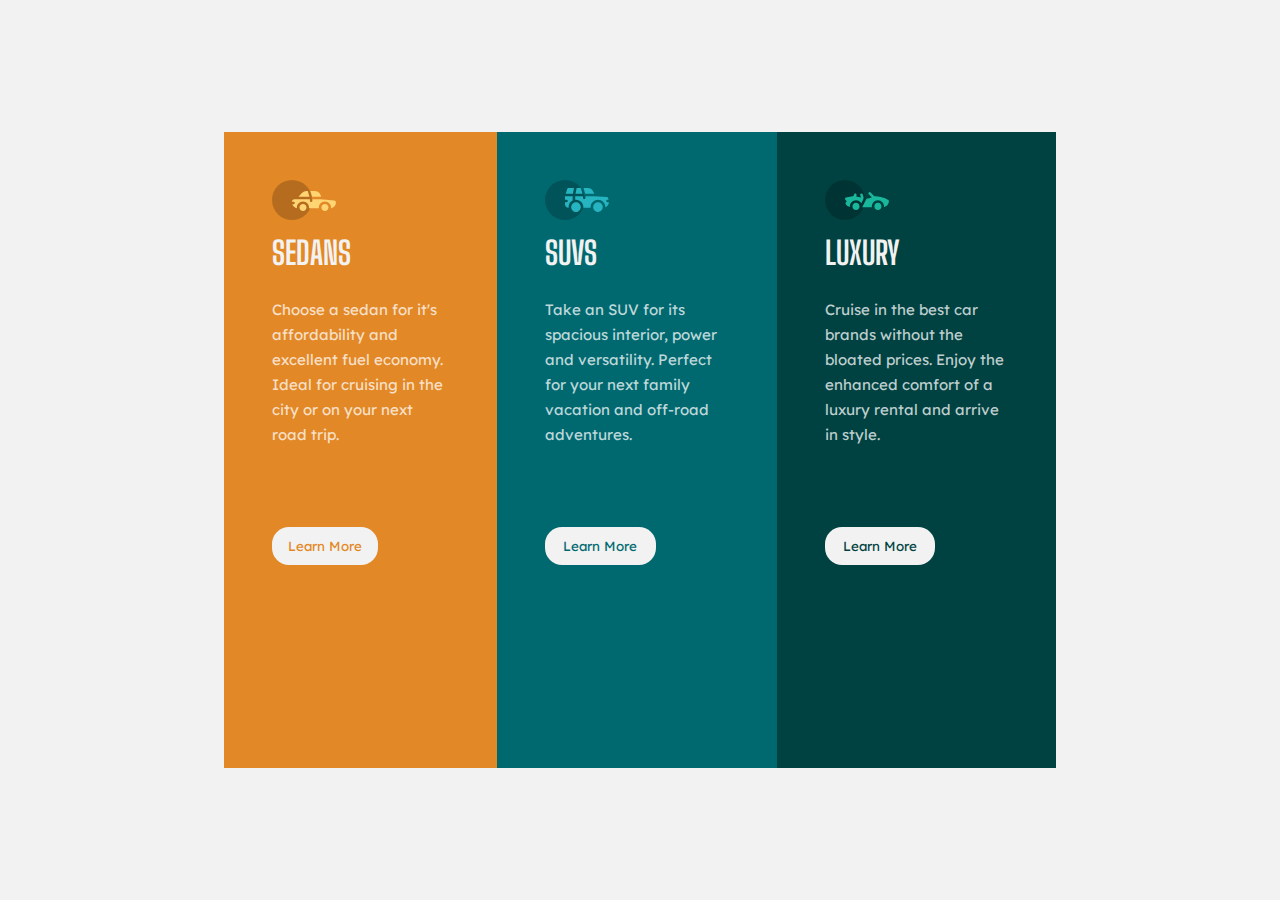
==== index.html @ 0ec2e466 "My CSS Flexbox & Grid Layout Task" ====
<!DOCTYPE html>
<html lang="en">
  <head>
    <meta charset="UTF-8" />
    <meta http-equiv="X-UA-Compatible" content="IE=edge" />
    <meta name="viewport" content="width=device-width, initial-scale=1.0" />
    <title>CSS Flex</title>
    <link rel="stylesheet" href="style.css" />
    <link rel="shortcut icon" href="favicon-32x32.png" type="image/x-icon" />
  </head>
  <body>
    <main>
      <div class="box1">
        <img src="./icon-sedans.svg" alt="sedan icon" />
        <h1>SEDANS</h1>
        <p>
          Choose a sedan for it's affordability and excellent fuel economy.
          Ideal for cruising in the city or on your next road trip.
        </p>
        <button class="button">Learn More</button>
      </div>
      <div class="box2">
        <img src="./icon-suvs.svg" alt="SUV icon" />
        <h1>SUVS</h1>
        <p>
          Take an SUV for its spacious interior, power and versatility. Perfect
          for your next family vacation and off-road adventures.
        </p>
        <button class="button">Learn More</button>
      </div>
      <div class="box3">
        <img src="./icon-luxury.svg" alt="luxury icon" />
        <h1>LUXURY</h1>
        <p>
          Cruise in the best car brands without the bloated prices. Enjoy the
          enhanced comfort of a luxury rental and arrive in style.
        </p>
        <button class="button">Learn More</button>
      </div>
    </main>
  </body>
</html>
---- style.css ----
@import url('https://fonts.googleapis.com/css2?family=Lexend+Deca&display=swap');
@import url('https://fonts.googleapis.com/css2?family=Big+Shoulders+Display:wght@700&display=swap');

*{
    margin: 0;
    padding: 0;
}

body{
    background-color: hsl(0, 0%, 95%);
}

main{
    width: 65%;
    margin: auto;
    justify-content: center;
    display: flex;  
    align-items: center; 
    height: 100vh;
}

.box1{
    background-color: hsl(31, 77%, 52%);
    padding: 3em;
    height: 60%;
}

.box2{
    background-color: hsl(184, 100%, 22%);
    padding: 3em;
    height: 60%;
}

.box3{
    background-color: hsl(179, 100%, 13%);
    padding: 3em;
    height: 60%;
}

div img{
    padding-bottom: 10px;
}

div h1{
    font-family: 'Big Shoulders Display', cursive;
    color: hsl(0, 0%, 95%);
    padding-bottom: 25px;
}

div p{
    font-family: 'Lexend Deca', sans-serif;
    font-size: 15px;
    color: hsla(0, 0%, 100%, 0.75);
    line-height: 25px;
    padding-bottom: 80px;
}

.box1 .button{
    font-family: 'Lexend Deca', sans-serif;
    background-color: hsl(0, 0%, 95%);
    color: hsl(31, 77%, 52%);
    padding: 11px;
    border-radius: 17px;
    border-style: hidden;
    width: 60%;
}

.box2 .button{
    font-family: 'Lexend Deca', sans-serif;
    background-color: hsl(0, 0%, 95%);
    color: hsl(184, 100%, 22%);
    padding: 11px;
    border-radius: 17px;
    border-style: hidden;
    width: 60%;
}

.box3 .button{
    font-family: 'Lexend Deca', sans-serif;
    background-color: hsl(0, 0%, 95%);
    color: hsl(179, 100%, 13%);
    padding: 11px;
    border-radius: 17px;
    border-style: hidden;
    width: 60%;
}
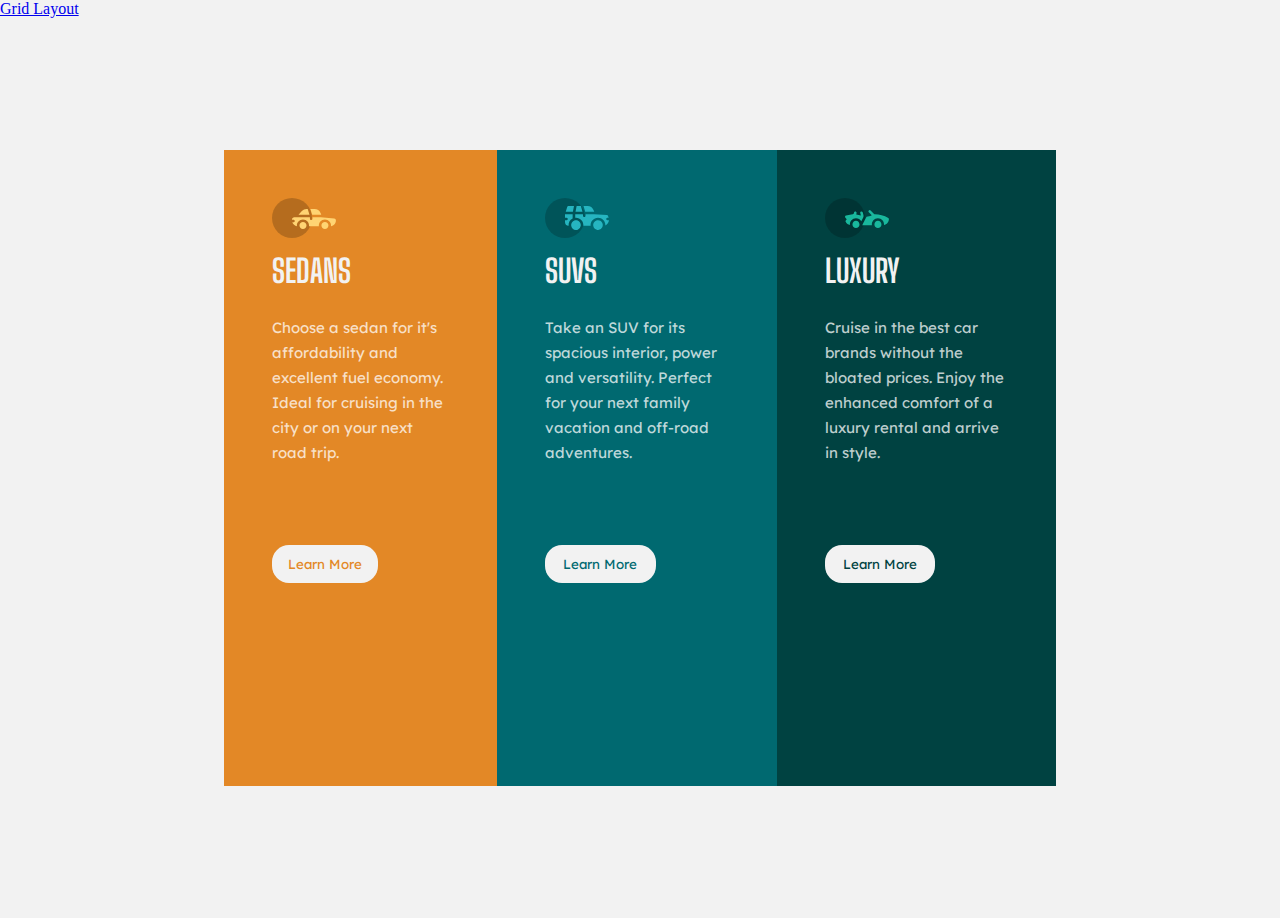
==== commit 2dbf812b: "CSS Flexbox & Grid Layout Task" ====
--- a/index.html
+++ b/index.html
@@ -9,6 +9,7 @@
     <link rel="shortcut icon" href="favicon-32x32.png" type="image/x-icon" />
   </head>
   <body>
+    <a href="grid.html">Grid Layout</a>
     <main>
       <div class="box1">
         <img src="./icon-sedans.svg" alt="sedan icon" />
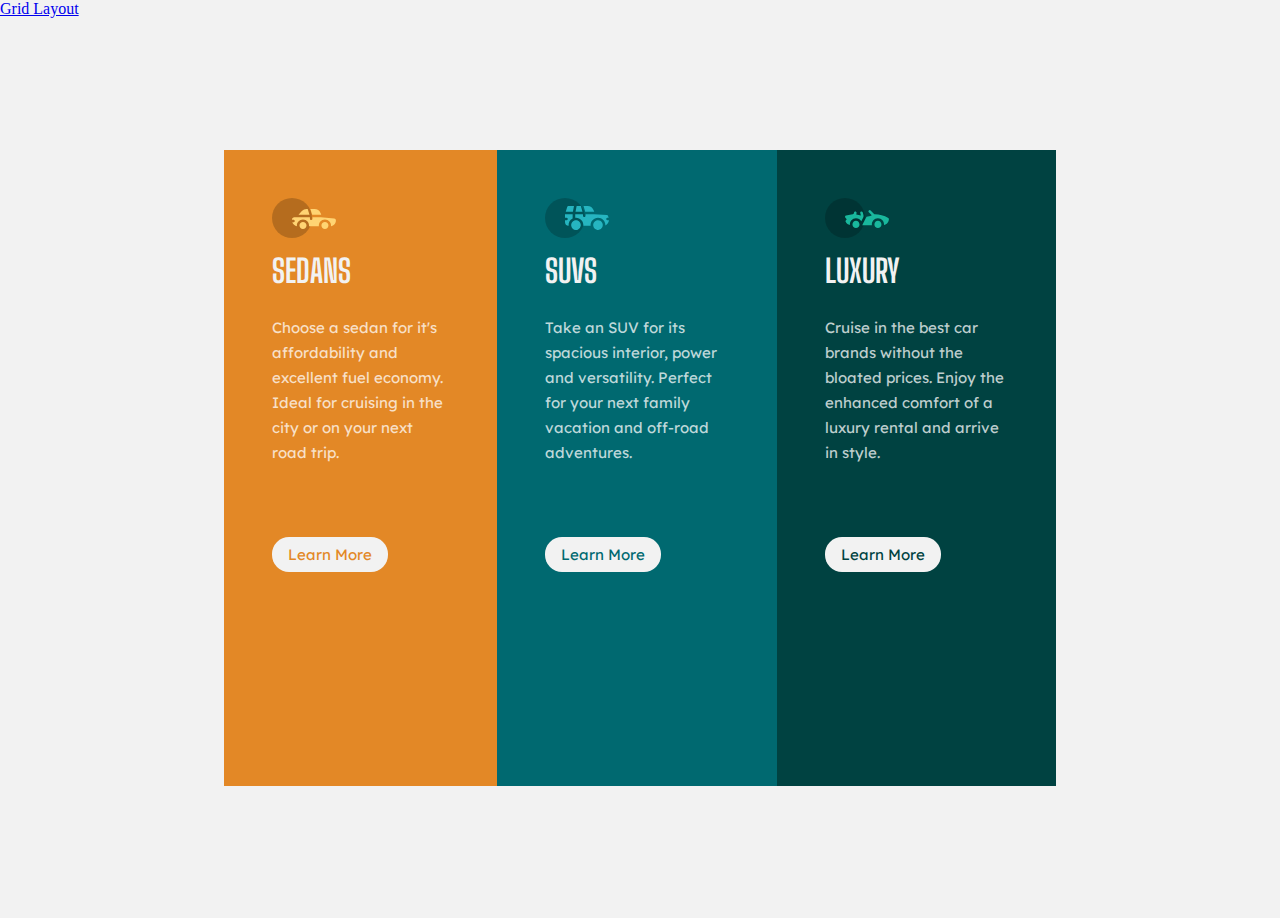
==== commit 5dc4e10c: "CSS Flexbox & Grid Layout Task" ====
--- a/index.html
+++ b/index.html
@@ -9,7 +9,9 @@
     <link rel="shortcut icon" href="favicon-32x32.png" type="image/x-icon" />
   </head>
   <body>
-    <a href="grid.html">Grid Layout</a>
+    <div>
+      <a href="grid.html">Grid Layout</a>
+    </div>
     <main>
       <div class="box1">
         <img src="./icon-sedans.svg" alt="sedan icon" />
@@ -18,7 +20,7 @@
           Choose a sedan for it's affordability and excellent fuel economy.
           Ideal for cruising in the city or on your next road trip.
         </p>
-        <button class="button">Learn More</button>
+        <a href="grid.html" class="button">Learn More</a>
       </div>
       <div class="box2">
         <img src="./icon-suvs.svg" alt="SUV icon" />
@@ -27,7 +29,7 @@
           Take an SUV for its spacious interior, power and versatility. Perfect
           for your next family vacation and off-road adventures.
         </p>
-        <button class="button">Learn More</button>
+        <a href="grid.html" class="button">Learn More</a>
       </div>
       <div class="box3">
         <img src="./icon-luxury.svg" alt="luxury icon" />
@@ -36,7 +38,7 @@
           Cruise in the best car brands without the bloated prices. Enjoy the
           enhanced comfort of a luxury rental and arrive in style.
         </p>
-        <button class="button">Learn More</button>
+        <a href="grid.html" class="button">Learn More</a>
       </div>
     </main>
   </body>
--- a/style.css
+++ b/style.css
@@ -55,32 +55,39 @@
     padding-bottom: 80px;
 }
 
-.box1 .button{
+.button{
     font-family: 'Lexend Deca', sans-serif;
+    width: 60%;
     background-color: hsl(0, 0%, 95%);
-    color: hsl(31, 77%, 52%);
-    padding: 11px;
+    padding: 8px 16px;
     border-radius: 17px;
     border-style: hidden;
-    width: 60%;
+    font-size: 15px;
+}
+
+.box1 .button{
+    color: hsl(31, 77%, 52%);
+    text-decoration: none;
 }
 
 .box2 .button{
-    font-family: 'Lexend Deca', sans-serif;
-    background-color: hsl(0, 0%, 95%);
     color: hsl(184, 100%, 22%);
-    padding: 11px;
-    border-radius: 17px;
-    border-style: hidden;
-    width: 60%;
+    text-decoration: none;
 }
 
 .box3 .button{
-    font-family: 'Lexend Deca', sans-serif;
-    background-color: hsl(0, 0%, 95%);
     color: hsl(179, 100%, 13%);
-    padding: 11px;
-    border-radius: 17px;
-    border-style: hidden;
-    width: 60%;
+    text-decoration: none;
+}
+
+.button:hover{
+    background-color: transparent;
+    border: 2px solid white;
+    color: white;
+}
+
+.grid{
+    border: 1px solid cyan;
+    width: 60px;
+    text-decoration: none;
 }